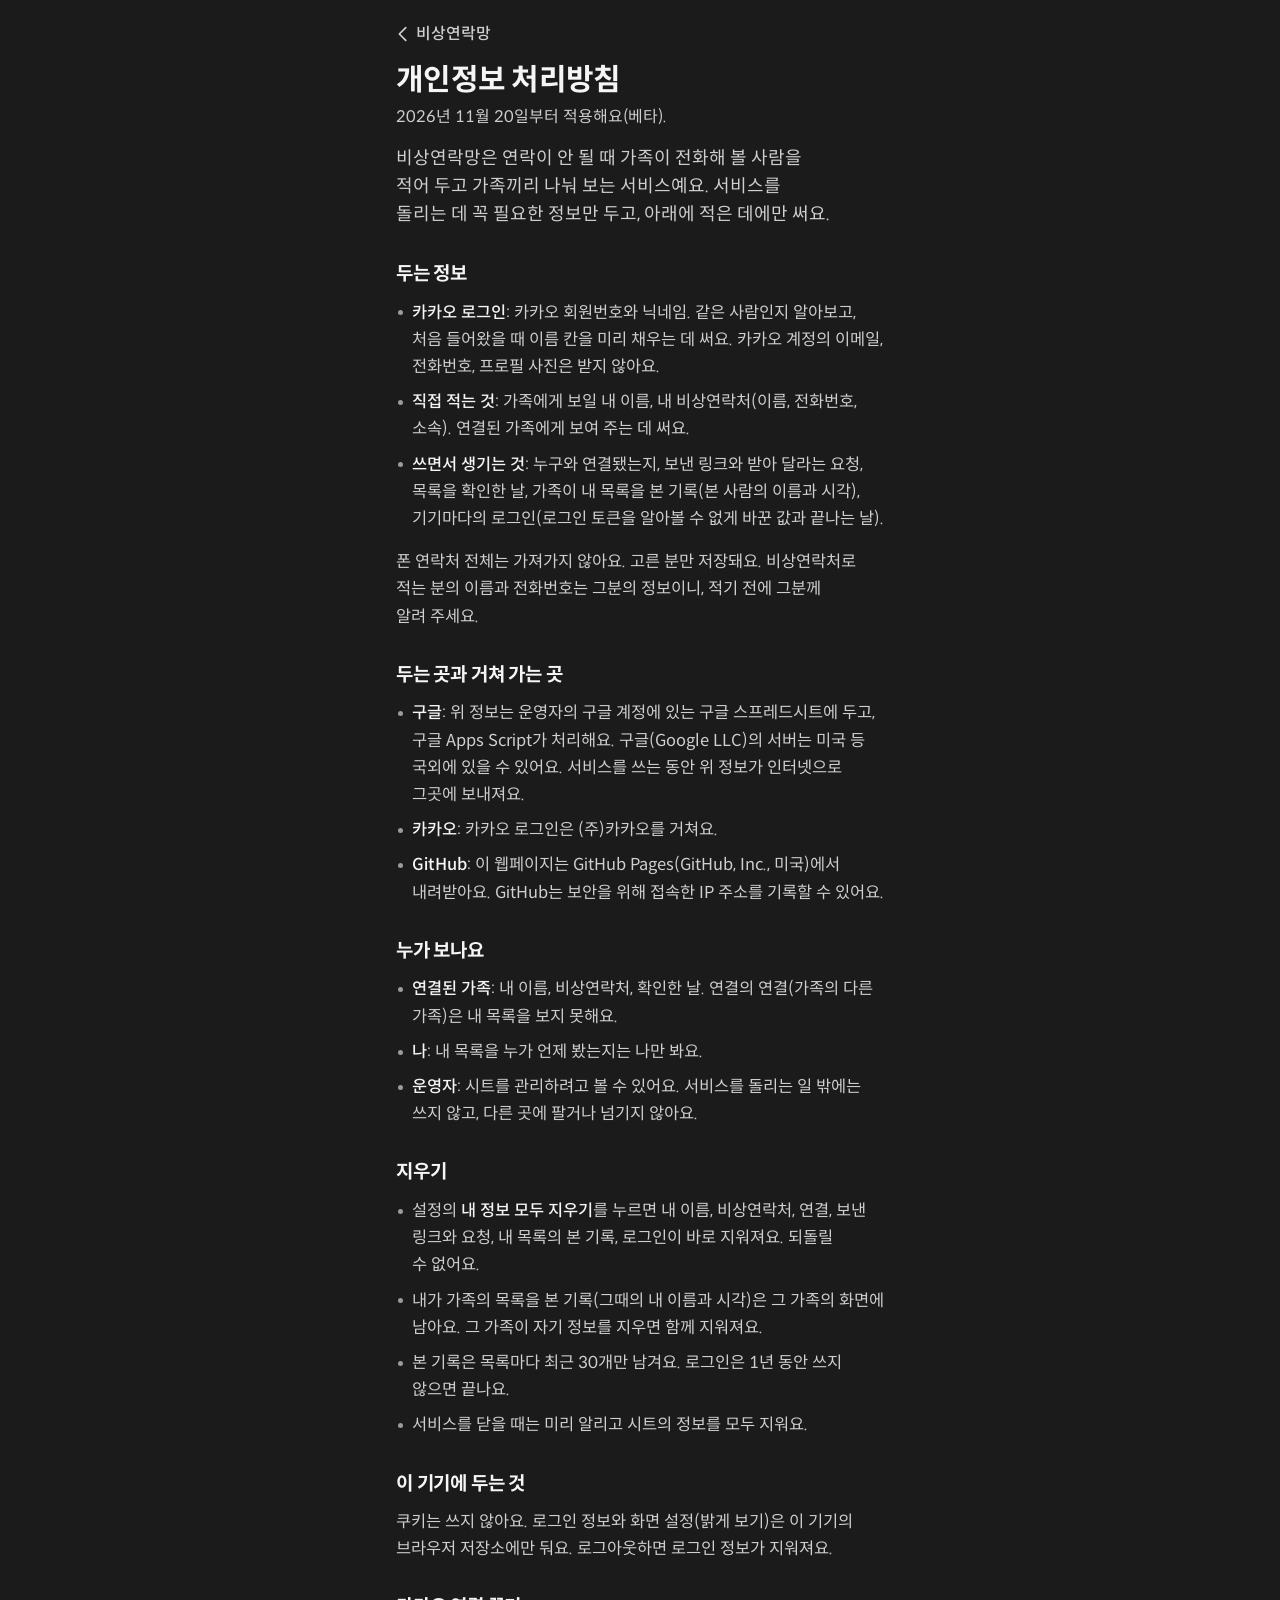
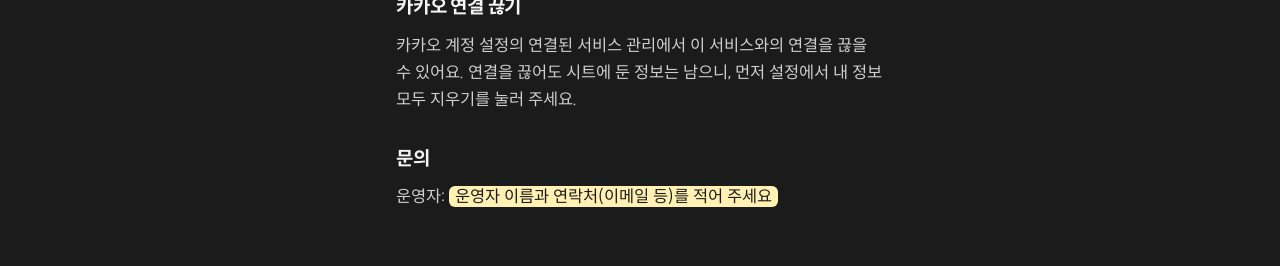
==== privacy.html @ 54bda933 "비상연락망 웹페이지(GitHub Pages) web/ 폴더 그대로. config.js 의 API_URL 과 KAKAO_REST_KEY 는 Apps Script 배포와 카카오 앱 등" ====
<!doctype html>
<html lang="ko">
  <head>
    <meta charset="utf-8" />
    <meta name="viewport" content="width=device-width, initial-scale=1, viewport-fit=cover" />
    <title>개인정보 처리방침 - 비상연락망</title>
    <meta name="robots" content="noindex" />
    <meta name="referrer" content="no-referrer" />
    <meta http-equiv="Content-Security-Policy" content="default-src 'none'; script-src 'self'; style-src 'self'; font-src 'self'; img-src 'self' data:; base-uri 'none'; form-action 'none'" />
    <meta name="theme-color" content="#1b1b1b" />
    <link rel="icon" href="icons/favicon.svg" type="image/svg+xml" />
    <link rel="stylesheet" href="css/app.css" />
    <script src="js/theme.js"></script>
  </head>
  <body>
    <main class="app doc">
      <a class="back" href="./"><svg class="icon" viewBox="0 0 24 24" aria-hidden="true"><path d="M15 5l-7 7 7 7" /></svg>비상연락망</a>
      <header class="top">
        <h1>개인정보 처리방침</h1>
        <p class="sub">2026년 11월 20일부터 적용해요(베타).</p>
      </header>

      <p class="lead">비상연락망은 연락이 안 될 때 가족이 전화해 볼 사람을 적어 두고 가족끼리 나눠 보는 서비스예요. 서비스를 돌리는 데 꼭 필요한 정보만 두고, 아래에 적은 데에만 써요.</p>

      <h2>두는 정보</h2>
      <ul>
        <li><b>카카오 로그인</b>: 카카오 회원번호와 닉네임. 같은 사람인지 알아보고, 처음 들어왔을 때 이름 칸을 미리 채우는 데 써요. 카카오 계정의 이메일, 전화번호, 프로필 사진은 받지 않아요.</li>
        <li><b>직접 적는 것</b>: 가족에게 보일 내 이름, 내 비상연락처(이름, 전화번호, 소속). 연결된 가족에게 보여 주는 데 써요.</li>
        <li><b>쓰면서 생기는 것</b>: 누구와 연결됐는지, 보낸 링크와 받아 달라는 요청, 목록을 확인한 날, 가족이 내 목록을 본 기록(본 사람의 이름과 시각), 기기마다의 로그인(로그인 토큰을 알아볼 수 없게 바꾼 값과 끝나는 날).</li>
      </ul>
      <p>폰 연락처 전체는 가져가지 않아요. 고른 분만 저장돼요. 비상연락처로 적는 분의 이름과 전화번호는 그분의 정보이니, 적기 전에 그분께 알려 주세요.</p>

      <h2>두는 곳과 거쳐 가는 곳</h2>
      <ul>
        <li><b>구글</b>: 위 정보는 운영자의 구글 계정에 있는 구글 스프레드시트에 두고, 구글 Apps Script가 처리해요. 구글(Google LLC)의 서버는 미국 등 국외에 있을 수 있어요. 서비스를 쓰는 동안 위 정보가 인터넷으로 그곳에 보내져요.</li>
        <li><b>카카오</b>: 카카오 로그인은 (주)카카오를 거쳐요.</li>
        <li><b>GitHub</b>: 이 웹페이지는 GitHub Pages(GitHub, Inc., 미국)에서 내려받아요. GitHub는 보안을 위해 접속한 IP 주소를 기록할 수 있어요.</li>
      </ul>

      <h2>누가 보나요</h2>
      <ul>
        <li><b>연결된 가족</b>: 내 이름, 비상연락처, 확인한 날. 연결의 연결(가족의 다른 가족)은 내 목록을 보지 못해요.</li>
        <li><b>나</b>: 내 목록을 누가 언제 봤는지는 나만 봐요.</li>
        <li><b>운영자</b>: 시트를 관리하려고 볼 수 있어요. 서비스를 돌리는 일 밖에는 쓰지 않고, 다른 곳에 팔거나 넘기지 않아요.</li>
      </ul>

      <h2>지우기</h2>
      <ul>
        <li>설정의 <b>내 정보 모두 지우기</b>를 누르면 내 이름, 비상연락처, 연결, 보낸 링크와 요청, 내 목록의 본 기록, 로그인이 바로 지워져요. 되돌릴 수 없어요.</li>
        <li>내가 가족의 목록을 본 기록(그때의 내 이름과 시각)은 그 가족의 화면에 남아요. 그 가족이 자기 정보를 지우면 함께 지워져요.</li>
        <li>본 기록은 목록마다 최근 30개만 남겨요. 로그인은 1년 동안 쓰지 않으면 끝나요.</li>
        <li>서비스를 닫을 때는 미리 알리고 시트의 정보를 모두 지워요.</li>
      </ul>

      <h2>이 기기에 두는 것</h2>
      <p>쿠키는 쓰지 않아요. 로그인 정보와 화면 설정(밝게 보기)은 이 기기의 브라우저 저장소에만 둬요. 로그아웃하면 로그인 정보가 지워져요.</p>

      <h2>카카오 연결 끊기</h2>
      <p>카카오 계정 설정의 연결된 서비스 관리에서 이 서비스와의 연결을 끊을 수 있어요. 연결을 끊어도 시트에 둔 정보는 남으니, 먼저 설정에서 내 정보 모두 지우기를 눌러 주세요.</p>

      <h2>문의</h2>
      <p>운영자: <span class="todo">운영자 이름과 연락처(이메일 등)를 적어 주세요</span></p>
    </main>
  </body>
</html>
---- css/app.css ----
/* 비상연락망 — 화면(Vizney 스타일)

   쓰는 사람: 부모님까지. 본문 글자는 18px, 누르는 곳은 높이 44px 이상(주요 버튼은 56px).
   색: Vizney 검정(#1b1b1b) 바탕이 기본이다. 흰·회색 글자에, 색은 Vizney 노랑(#ffcc00) 하나만 쓴다:
       전화 버튼, 그 화면에서 할 일 버튼, 다 됐다는 표시, 초점 테두리, 링크 밑줄. 지우기와 끊기만 빨강.
       카카오로 들어가는 버튼만 카카오가 정한 노랑(#fee500)이다.
   모양: 카드는 20px 둥근 면에 옅은 테두리, 버튼은 12px 둥근 사각형. 보조 버튼은 테두리만.
   글꼴: VZ Sans(Spoqa Han Sans Neo 를 줄인 것, 400·500·700). 내려받기 전에는 기기 글꼴로 보인다.
   움직임: 누르면 살짝 눌리고, 창은 아래에서 올라오고, 누른 이름이 다음 화면의 제목으로 옮겨 간다.
           '움직임 줄이기'를 켠 기기에서는 모두 끈다. */

@font-face {
  font-family: 'VZ Sans';
  font-weight: 400;
  font-display: swap;
  src: url('../fonts/vz-sans-400.woff2') format('woff2');
}

@font-face {
  font-family: 'VZ Sans';
  font-weight: 500;
  font-display: swap;
  src: url('../fonts/vz-sans-500.woff2') format('woff2');
}

@font-face {
  font-family: 'VZ Sans';
  font-weight: 700;
  font-display: swap;
  src: url('../fonts/vz-sans-700.woff2') format('woff2');
}

:root {
  color-scheme: dark;
  --font: 'VZ Sans', 'Spoqa Han Sans Neo', 'Apple SD Gothic Neo', 'Noto Sans KR', 'Malgun Gothic', system-ui, sans-serif;
  --bg: #1b1b1b;
  --surface: #242424;
  --sheet: #242424;
  --edge: rgba(255, 255, 255, 0.08);
  --chip: #2f2f2f;
  --chip-press: #3a3a3a;
  --outline: #3d3d3d;
  --outline-press: #5a5a5a;
  --ink: #f5f5f5;
  --ink-2: #cfcfcf;
  --ink-3: #9b9b9b;
  --line: #2f2f2f;
  --ring: rgba(255, 255, 255, 0.28);
  --accent: #ffcc00;
  --accent-press: #f2c200;
  --accent-ink: #1b1b1b;
  --focus-gap: #1b1b1b;
  --danger: #ff4d42;
  --danger-ink: #1b1b1b;
  --kakao: #fee500;
  --kakao-ink: rgba(0, 0, 0, 0.85);
  --tip: #3a3a3a;
  --tip-ink: #f5f5f5;
  --scrim: rgba(0, 0, 0, 0.6);
  --shadow: 0 1px 2px rgba(0, 0, 0, 0.4), 0 18px 40px -22px rgba(0, 0, 0, 0.9);
  --ease: cubic-bezier(0.32, 0.72, 0, 1);
  --ease-out: cubic-bezier(0.22, 1, 0.36, 1);
  --spring: cubic-bezier(0.34, 1.36, 0.64, 1);
  --safe-b: env(safe-area-inset-bottom, 0px);
  --safe-t: env(safe-area-inset-top, 0px);
}

/* 밝게 보기: 따로 고른 사람만(data-theme='light'). 폰이 밝은 화면이어도 기본은 어둡다. 흰 바탕에 옅은 회색 면. */
:root[data-theme='light'] {
  color-scheme: light;
  --bg: #ffffff;
  --surface: #f4f5f7;
  --sheet: #ffffff;
  --edge: transparent;
  --chip: rgba(17, 24, 39, 0.06);
  --chip-press: rgba(17, 24, 39, 0.11);
  --outline: #e3e5ea;
  --outline-press: #cfd2d8;
  --ink: #1b1b1b;
  --ink-2: #4a4a4a;
  --ink-3: #616771;
  --line: #e6e8ec;
  --ring: rgba(17, 24, 39, 0.24);
  --danger: #cb342b;
  --danger-ink: #ffffff;
  --tip: #1b1b1b;
  --tip-ink: #ffffff;
  --scrim: rgba(17, 24, 39, 0.4);
  --shadow: 0 1px 2px rgba(17, 24, 39, 0.04), 0 18px 40px -22px rgba(17, 24, 39, 0.22);
}

* {
  box-sizing: border-box;
}

html {
  -webkit-text-size-adjust: 100%;
  text-size-adjust: 100%;
}

body {
  margin: 0;
  background: var(--bg);
  color: var(--ink);
  font-family: var(--font);
  font-size: 18px;
  line-height: 1.55;
  font-synthesis: none;
  word-break: keep-all;
  overflow-wrap: anywhere;
  text-wrap: pretty; /* 마지막 줄에 한두 낱말만 남지 않게 */
  -webkit-font-smoothing: antialiased;
  -webkit-tap-highlight-color: transparent;
}

h1,
h2,
h3,
p,
ul,
ol,
fieldset {
  margin: 0;
}

ul,
ol {
  padding: 0;
  list-style: none;
}

button,
input,
select,
textarea {
  font: inherit;
  color: inherit;
}

a {
  color: inherit;
}

:focus-visible {
  outline: 3px solid var(--accent);
  outline-offset: 2px;
  box-shadow: 0 0 0 2px var(--focus-gap);
}

/* 글 속 링크: 노란 밑줄(Vizney) */
.link,
.doc a:not(.back) {
  color: var(--ink);
  text-decoration-line: underline;
  text-decoration-color: var(--accent);
  text-decoration-thickness: 2px;
  text-underline-offset: 4px;
}

/* 따로 선 링크(개인정보 처리방침)는 누르는 곳을 44px 로 */
.link {
  display: inline-block;
  padding-block: 12px;
}

[hidden] {
  display: none !important;
}

.sr {
  position: absolute;
  width: 1px;
  height: 1px;
  overflow: hidden;
  clip-path: inset(50%);
  white-space: nowrap;
}

/* ── 틀 ───────────────────────────────────────────── */

.app {
  max-width: 520px;
  margin: 0 auto;
  padding: calc(var(--safe-t) + 12px) 16px calc(var(--safe-b) + 56px);
}

.app > * + * {
  margin-top: 16px;
}

.app > .section {
  margin-top: 28px;
}

.section > * + * {
  margin-top: 10px;
}

.top h1 {
  font-size: 30px;
  line-height: 1.22;
  letter-spacing: -0.025em;
  font-weight: 700;
}

.top .sub {
  margin-top: 6px;
  color: var(--ink-2);
  font-size: 16px;
}

/* 두세 줄짜리 짧은 글은 줄 길이를 고르게 */
h1,
h2,
.top .sub,
.row-sub,
.lead {
  text-wrap: balance;
}

.top.row-top {
  display: flex;
  align-items: flex-start;
  gap: 12px;
  padding-top: 8px;
}

.top.person-top {
  display: flex;
  align-items: center;
  gap: 14px;
}

.title-line {
  display: flex;
  align-items: center;
  flex-wrap: wrap;
  gap: 8px;
}

.me-tag {
  padding: 2px 10px;
  border-radius: 999px;
  background: var(--ink);
  color: var(--surface);
  font-size: 13px;
  font-weight: 700;
}

.back {
  display: inline-flex;
  align-items: center;
  gap: 2px;
  min-height: 44px;
  margin-left: -8px;
  padding: 0 10px 0 4px;
  border-radius: 10px;
  color: var(--ink-2);
  font-size: 16px;
  font-weight: 500;
  text-decoration: none;
}

.back:active {
  background: var(--chip);
}

.back + .top {
  margin-top: 6px;
}

.icon {
  width: 22px;
  height: 22px;
  flex: none;
  fill: none;
  stroke: currentColor;
  stroke-width: 1.9;
  stroke-linecap: round;
  stroke-linejoin: round;
}

.section-title {
  padding: 0 6px;
  font-size: 15px;
  font-weight: 500;
  color: var(--ink-2);
}

.count {
  color: var(--ink-3);
  font-weight: 500;
  font-variant-numeric: tabular-nums;
}

.count b {
  color: var(--ink);
  font-weight: 700;
}

.muted {
  color: var(--ink-2);
}

.lead {
  font-size: 18px;
  color: var(--ink-2);
}

.fine {
  padding: 0 6px;
  font-size: 14.5px;
  color: var(--ink-3);
}

.grow {
  flex: 1;
  min-width: 0;
}

.stack > * + * {
  margin-top: 12px;
}

.row-actions {
  display: flex;
  flex-wrap: wrap;
  gap: 8px;
}

.row-actions.center {
  justify-content: center;
}

/* ── 카드와 목록 ──────────────────────────────────── */

.card {
  border-radius: 20px;
  background: var(--surface);
  box-shadow: inset 0 0 0 1px var(--edge);
  overflow: hidden;
}

.card.pad {
  padding: 18px;
}

.card-head {
  display: flex;
  align-items: baseline;
  justify-content: space-between;
  padding: 18px 18px 6px;
}

.card-head h2 {
  font-size: 19px;
  font-weight: 700;
  letter-spacing: -0.01em;
}

.list > li + li {
  position: relative;
}

.list > li + li::before {
  content: '';
  position: absolute;
  top: 0;
  left: 18px;
  right: 0;
  height: 1px;
  background: var(--line);
}

.list.in-sheet {
  border-radius: 14px;
  background: var(--chip);
  overflow: hidden;
}

.row {
  display: flex;
  align-items: center;
  gap: 14px;
  width: 100%;
  min-height: 68px;
  padding: 12px 16px 12px 18px;
  border: 0;
  background: none;
  color: var(--ink);
  text-align: left;
  text-decoration: none;
  cursor: pointer;
  transition: background-color 0.15s;
}

.row:active {
  background: var(--chip);
}

.row.static {
  cursor: default;
}

.row.static:active {
  background: none;
}

.row-text {
  flex: 1;
  min-width: 0;
  display: flex;
  flex-direction: column;
  align-items: flex-start;
}

.row-title {
  font-size: 19px;
  font-weight: 500;
  line-height: 1.3;
  letter-spacing: -0.01em;
}

.row-sub {
  margin-top: 2px;
  font-size: 15px;
  color: var(--ink-2);
}

.row-trail {
  flex: none;
  font-size: 15px;
  color: var(--ink-2);
  font-variant-numeric: tabular-nums;
  white-space: nowrap;
}

.chev {
  width: 20px;
  height: 20px;
  color: var(--ink-3);
}

.avatar,
.tile,
.add-mark {
  flex: none;
  display: inline-grid;
  place-items: center;
  width: 44px;
  height: 44px;
  border-radius: 50%;
  background: var(--chip);
  color: var(--ink);
  font-size: 18px;
  font-weight: 500;
  line-height: 1;
}

.tile {
  border-radius: 12px;
}

.avatar.me {
  background: var(--ink);
  color: var(--surface);
}

.avatar.lg {
  width: 60px;
  height: 60px;
  font-size: 24px;
}

.empty {
  padding: 18px;
  font-size: 16px;
  color: var(--ink-2);
}

.empty-title {
  margin-bottom: 4px;
  color: var(--ink);
  font-size: 18px;
  font-weight: 700;
}

.list-note {
  padding: 16px 18px;
  font-size: 15.5px;
  color: var(--ink-2);
}

/* 오른쪽 위의 작은 버튼(설정) */
.chip-btn {
  flex: none;
  display: inline-flex;
  align-items: center;
  min-height: 44px;
  padding: 0 16px;
  border-radius: 10px;
  background: none;
  box-shadow: inset 0 0 0 1px var(--outline);
  font-size: 16px;
  font-weight: 500;
  text-decoration: none;
  transition: transform 0.15s var(--ease), box-shadow 0.15s;
}

.chip-btn:active {
  transform: scale(0.96);
  box-shadow: inset 0 0 0 1px var(--outline-press);
}

/* 시작하기: 할 일 세 가지 */
.tick {
  flex: none;
  display: inline-grid;
  place-items: center;
  width: 30px;
  height: 30px;
  margin: 0 7px;
  border-radius: 50%;
  box-shadow: inset 0 0 0 2px var(--ring);
}

.step.done .tick {
  background: var(--accent);
  box-shadow: none;
  color: var(--accent-ink);
  animation: pop 0.4s var(--spring);
}

.step.done .tick .icon {
  width: 18px;
  height: 18px;
  stroke-width: 2.6;
}

.step.done .row-title {
  color: var(--ink-3);
  font-weight: 500;
}

/* ── 버튼 ─────────────────────────────────────────── */

.btn {
  display: inline-flex;
  align-items: center;
  justify-content: center;
  gap: 8px;
  min-height: 56px;
  padding: 0 24px;
  border: 0;
  border-radius: 12px;
  background: var(--accent);
  color: var(--accent-ink);
  font-size: 18px;
  font-weight: 700;
  letter-spacing: -0.01em;
  text-align: center;
  text-decoration: none;
  cursor: pointer;
  user-select: none;
  transition: transform 0.15s var(--ease), background-color 0.15s;
}

.btn:active {
  transform: scale(0.97);
  background: var(--accent-press);
}

.btn.block {
  display: flex;
  width: 100%;
}

.btn.tall {
  min-height: 64px;
  font-size: 19px;
}

/* 보조 버튼: 테두리만(Vizney 의 흰 버튼) */
.btn.soft {
  background: none;
  box-shadow: inset 0 0 0 1px var(--outline);
  color: var(--ink);
  font-weight: 500;
}

.btn.soft:active {
  background: var(--chip);
  box-shadow: inset 0 0 0 1px var(--outline-press);
}

.btn.kakao {
  background: var(--kakao);
  color: var(--kakao-ink);
}

.btn.danger {
  background: var(--danger);
  color: var(--danger-ink);
}

.btn.text {
  min-height: 48px;
  padding: 0 14px;
  border-radius: 10px;
  background: none;
  color: var(--ink-2);
  font-size: 16px;
  font-weight: 500;
}

.btn.text:active {
  background: var(--chip);
}

.btn.danger-text {
  color: var(--danger);
}

.btn.small {
  min-height: 44px;
  padding: 0 16px;
  border-radius: 10px;
  font-size: 16px;
}

.btn[disabled],
.row[disabled] {
  opacity: 0.5;
  cursor: default;
}

.btn[aria-busy='true']::after,
.row[aria-busy='true']::after {
  content: '';
  width: 16px;
  height: 16px;
  border: 2px solid currentColor;
  border-right-color: transparent;
  border-radius: 50%;
  animation: spin 0.7s linear infinite;
}

/* 방금 됐다는 표시(넣었어요, 복사했어요): 글자가 바뀌고, 회색 버튼에서는 체크가 노랗게 뜬다 */
.btn.soft[data-flash] .icon {
  color: var(--accent);
}

.btn[data-flash] .icon {
  animation: pop 0.4s var(--spring);
}

/* 전화: 노란색. 노랑은 전화, 그 화면에서 할 일 버튼, '됐어요' 표시에만 쓴다 */
.call,
.btn.call-wide {
  background: var(--accent);
  color: var(--accent-ink);
}

.call {
  flex: none;
  display: inline-flex;
  align-items: center;
  gap: 6px;
  min-height: 52px;
  padding: 0 18px 0 14px;
  border-radius: 12px;
  font-size: 17px;
  font-weight: 700;
  text-decoration: none;
  transition: transform 0.15s var(--ease), background-color 0.15s;
}

.call:active,
.btn.call-wide:active {
  transform: scale(0.96);
  background: var(--accent-press);
}

.btn.call-wide {
  min-height: 60px;
  font-size: 19px;
  font-weight: 700;
}

/* ── 한 사람: 비상연락처 줄 ───────────────────────── */

.contact {
  display: flex;
  align-items: center;
  gap: 8px;
  padding-right: 14px;
}

.contact-main {
  flex: 1;
  min-width: 0;
  display: flex;
  flex-direction: column;
  justify-content: center;
  align-items: flex-start;
  min-height: 76px;
  padding: 12px 8px 12px 18px;
  border: 0;
  background: none;
  text-align: left;
  cursor: pointer;
  transition: background-color 0.15s;
}

.contact-main:active {
  background: var(--chip);
}

.contact-main .row-sub,
.contact-line {
  display: flex;
  flex-wrap: wrap;
  align-items: center;
  gap: 4px 8px;
}

.contact-main .row-sub {
  margin-top: 4px;
}

.contact-line {
  font-size: 18px;
}

.tag {
  padding: 2px 10px;
  border-radius: 999px;
  background: var(--chip);
  color: var(--ink);
  font-size: 14px;
  font-weight: 500;
}

.num {
  font-size: 16px;
  color: var(--ink-2);
  font-variant-numeric: tabular-nums;
  letter-spacing: 0.01em;
}

.contact-line .num {
  font-size: 19px;
  color: var(--ink);
}

.note {
  display: flex;
  align-items: flex-start;
  gap: 10px;
  padding: 0 6px;
  color: var(--ink-2);
  font-size: 15.5px;
}

.note .icon {
  margin-top: 1px;
  color: var(--ink-3);
}

.hint-box {
  padding: 14px 16px;
  border-radius: 14px;
  background: var(--chip);
  font-size: 16px;
}

.log li {
  display: flex;
  justify-content: space-between;
  align-items: baseline;
  gap: 12px;
  padding: 9px 0;
  font-size: 16px;
}

.log li + li {
  border-top: 1px solid var(--line);
}

.log .when {
  flex: none;
  color: var(--ink-3);
  font-size: 14px;
  font-variant-numeric: tabular-nums;
}

.card.pad > * + * {
  margin-top: 10px;
}

/* ── 입력 ─────────────────────────────────────────── */

.field > label {
  display: block;
  margin-bottom: 6px;
  padding: 0 4px;
  font-size: 15px;
  font-weight: 500;
  color: var(--ink-2);
}

.field .hint {
  margin-top: 6px;
  padding: 0 4px;
  font-size: 14.5px;
  color: var(--ink-3);
}

.input,
.select {
  width: 100%;
  min-height: 56px;
  padding: 12px 16px;
  border: 0;
  border-radius: 12px;
  background: var(--chip);
  font-size: 18px;
  appearance: none;
  transition: box-shadow 0.15s;
}

.input::placeholder {
  color: var(--ink-3);
}

.input.big {
  font-size: 22px;
  font-weight: 700;
}

.select {
  background-image: linear-gradient(45deg, transparent 50%, var(--ink-2) 50%), linear-gradient(135deg, var(--ink-2) 50%, transparent 50%);
  background-position: calc(100% - 22px) 50%, calc(100% - 16px) 50%;
  background-size: 6px 6px;
  background-repeat: no-repeat;
  padding-right: 44px;
}

.input:focus-visible,
.select:focus-visible {
  outline-offset: 2px;
}

.error {
  padding: 0 4px;
  color: var(--danger);
  font-weight: 500;
  font-size: 16px;
}

/* 어디 분이세요? — 라디오를 알약 버튼처럼 */
.tags {
  padding: 0;
  border: 0;
  min-width: 0;
}

.tags legend {
  padding: 0 4px;
  margin-bottom: 8px;
  font-size: 15px;
  font-weight: 500;
  color: var(--ink-2);
}

.chips {
  display: flex;
  flex-wrap: wrap;
  gap: 8px;
}

.chip {
  position: relative;
  display: inline-flex;
}

.chip input {
  position: absolute;
  inset: 0;
  opacity: 0;
  margin: 0;
  cursor: pointer;
}

.chip span {
  display: inline-flex;
  align-items: center;
  min-height: 44px;
  padding: 0 15px;
  border-radius: 999px;
  background: var(--chip);
  font-size: 16.5px;
  pointer-events: none;
  transition: background-color 0.18s, color 0.18s, transform 0.18s var(--ease);
}

.chip input:active + span {
  transform: scale(0.95);
}

.chip input:checked + span {
  background: var(--ink);
  color: var(--surface);
  font-weight: 500;
}

.chip input:focus-visible + span {
  outline: 3px solid var(--accent);
  outline-offset: 2px;
  box-shadow: 0 0 0 2px var(--focus-gap);
}

.tags .input {
  margin-top: 10px;
}

/* 폰 연락처에서 고른 분 */
.pick-cards > li + li {
  margin-top: 10px;
}

.pick-card {
  padding: 14px;
  border-radius: 20px;
  background: var(--surface);
  box-shadow: inset 0 0 0 1px var(--edge);
}

.pick-card > * + * {
  margin-top: 10px;
}

.pick-card > .num {
  padding: 0 6px;
  font-size: 17px;
}

.pick-head {
  display: flex;
  align-items: center;
  gap: 8px;
}

.pick-head .input {
  flex: 1;
  min-width: 0;
  font-weight: 500;
}

.savebar {
  position: sticky;
  bottom: 0;
  z-index: 5;
  margin: 8px -16px 0;
  padding: 16px 16px calc(var(--safe-b) + 12px);
  background: linear-gradient(to top, var(--bg) 72%, transparent);
}

.added {
  padding: 0 6px;
  font-size: 15.5px;
  color: var(--ink-2);
}

.added b {
  color: var(--ink);
}

/* ── 연결 ─────────────────────────────────────────── */

.linkbox {
  padding: 0 6px;
  color: var(--ink-3);
  font-size: 13.5px;
  white-space: nowrap;
  overflow: hidden;
  text-overflow: ellipsis;
  user-select: all;
}

.invite-card {
  padding: 20px;
  border-radius: 20px;
  background: var(--surface);
  box-shadow: inset 0 0 0 1px var(--edge);
  font-size: 16px;
  color: var(--ink-2);
}

.invite-title {
  margin-bottom: 6px;
  color: var(--ink);
  font-size: 21px;
  font-weight: 700;
  line-height: 1.35;
  letter-spacing: -0.015em;
}

.member-chips {
  display: flex;
  flex-wrap: wrap;
  gap: 6px;
  margin-top: 12px;
}

.member-chips li {
  padding: 5px 13px;
  border-radius: 999px;
  background: var(--chip);
  color: var(--ink);
  font-size: 16px;
  font-weight: 500;
}

.member-chips li.me {
  background: var(--ink);
  color: var(--surface);
}

/* 순서가 있는 안내(첫 화면, 링크 만들기) */
.steps {
  counter-reset: step;
  padding: 8px 18px;
  border-radius: 20px;
  background: var(--surface);
  box-shadow: inset 0 0 0 1px var(--edge);
  font-size: 17px;
}

.steps.plain {
  padding: 0;
  background: none;
  box-shadow: none;
}

.steps li {
  counter-increment: step;
  display: flex;
  align-items: flex-start;
  gap: 12px;
  padding: 10px 0;
}

.steps li::before {
  content: counter(step);
  flex: none;
  display: inline-grid;
  place-items: center;
  width: 26px;
  height: 26px;
  margin-top: 1px;
  border-radius: 50%;
  background: var(--chip);
  font-size: 14px;
  font-weight: 700;
  font-variant-numeric: tabular-nums;
}

/* ── v3: 받아 주기, 기다리기, 명절 점검 ─────────────── */

/* 들어오려는 사람: 지금 할 일이라 노란 테두리 */
.card.asks {
  box-shadow: inset 0 0 0 2px var(--accent);
}

.avatar.ask {
  background: var(--accent);
  color: var(--accent-ink);
}

.waits > .wait + .wait {
  margin-top: 14px;
  padding-top: 14px;
  border-top: 1px solid var(--line);
}

.wait > * + * {
  margin-top: 6px;
}

.wait-title {
  font-size: 18px;
  font-weight: 700;
}

.wait .btn {
  margin-top: 10px;
}

/* 명절 점검 카드 */
.card.season {
  display: flex;
  align-items: center;
  gap: 14px;
  padding: 16px 16px 16px 18px;
  text-decoration: none;
  box-shadow: inset 0 0 0 2px var(--accent);
}

.tile.accent {
  background: var(--accent);
  color: var(--accent-ink);
}

/* 받아 주기 창의 고르기 줄: 미리 골라 둔 것이 없다 */
.choices .row {
  min-height: 72px;
}

/* 목록 위의 "2026년 추석에 확인" */
.section-head {
  display: flex;
  align-items: baseline;
  justify-content: space-between;
  gap: 12px;
}

.checked {
  display: inline-flex;
  align-items: center;
  gap: 4px;
  padding-right: 6px;
  color: var(--ink-3);
  font-size: 14.5px;
}

.checked .icon {
  width: 16px;
  height: 16px;
}

.checked.stale,
.stale {
  color: var(--accent);
  font-weight: 500;
}

:root[data-theme='light'] .checked.stale,
:root[data-theme='light'] .stale {
  padding: 0 6px;
  border-radius: 6px;
  background: #fff0b3;
  color: var(--ink);
}

.btn.ask-check {
  margin-top: 12px;
}

/* 급할 때 바로 찾게 */
.prep h2,
.examples h2 {
  font-size: 19px;
  font-weight: 700;
  letter-spacing: -0.01em;
}

.plain-list li {
  padding: 6px 0;
  color: var(--ink-2);
  font-size: 16px;
}

.plain-list b {
  display: block;
  color: var(--ink);
}

/* 밝게 보기 스위치 */
.switch-row {
  cursor: pointer;
}

.switch-row input[type='checkbox'] {
  flex: none;
  appearance: none;
  position: relative;
  width: 52px;
  height: 32px;
  margin: 0;
  border-radius: 999px;
  background: var(--chip-press);
  cursor: pointer;
  transition: background-color 0.2s var(--ease);
}

.switch-row input[type='checkbox']::after {
  content: '';
  position: absolute;
  top: 3px;
  left: 3px;
  width: 26px;
  height: 26px;
  border-radius: 50%;
  background: #ffffff;
  box-shadow: 0 1px 3px rgba(0, 0, 0, 0.3);
  transition: transform 0.2s var(--ease);
}

.switch-row input[type='checkbox']:checked {
  background: var(--accent);
}

.switch-row input[type='checkbox']:checked::after {
  transform: translateX(20px);
}

.switch-row input[type='checkbox']:focus-visible {
  outline: 3px solid var(--ring);
  outline-offset: 2px;
}

.keep {
  white-space: nowrap;
}

/* ── 개인정보 처리방침(privacy.html) ─────────────── */

.doc h2 {
  margin-top: 30px;
  font-size: 19px;
  font-weight: 700;
  letter-spacing: -0.01em;
}

.doc h2 + * {
  margin-top: 10px;
}

.doc p:not(.lead):not(.sub),
.doc li {
  color: var(--ink-2);
  font-size: 16.5px;
  line-height: 1.65;
}

.doc li {
  position: relative;
  padding-left: 16px;
}

.doc li + li {
  margin-top: 8px;
}

.doc li::before {
  content: '';
  position: absolute;
  left: 2px;
  top: 0.72em;
  width: 5px;
  height: 5px;
  border-radius: 50%;
  background: var(--ink-3);
}

.doc b {
  color: var(--ink);
  font-weight: 500;
}

.doc .todo {
  padding: 0 6px;
  border-radius: 6px;
  background: #fff0b3;
  color: #1b1b1b;
}

/* ── 첫 화면 ──────────────────────────────────────── */

.welcome {
  display: flex;
  flex-direction: column;
  min-height: calc(100dvh - var(--safe-t) - var(--safe-b) - 68px);
  padding-top: 6vh;
}

.welcome > * + * {
  margin-top: 18px;
}

.welcome-foot {
  margin-top: auto;
  padding-top: 28px;
}

.welcome-foot > * + * {
  margin-top: 12px;
}

.welcome-foot .fine,
.fine.center {
  text-align: center;
}

.mark {
  display: grid;
  place-items: center;
  width: 56px;
  height: 56px;
  border-radius: 14px;
  background: var(--ink);
  color: var(--surface);
}

.mark .icon {
  width: 34px;
  height: 34px;
  stroke-width: 1.7;
}

.welcome h1 {
  font-size: clamp(32px, 9vw, 40px);
  line-height: 1.15;
  letter-spacing: -0.035em;
  font-weight: 700;
}

.notice-page {
  padding-top: 12vh;
}

.notice-page > * + * {
  margin-top: 16px;
}

.notice-page h1 {
  font-size: 28px;
  font-weight: 700;
  line-height: 1.3;
  letter-spacing: -0.02em;
}

/* 스크립트가 뜨기 전에 보이는 화면 */
.boot {
  display: grid;
  justify-items: center;
  gap: 14px;
  padding-top: 30vh;
  color: var(--ink-2);
  font-size: 17px;
  font-weight: 500;
}

.dots {
  display: inline-flex;
  gap: 6px;
}

.dots i {
  width: 7px;
  height: 7px;
  border-radius: 50%;
  background: var(--ink-3);
  animation: blink 1s ease-in-out infinite;
}

.dots i:nth-child(2) {
  animation-delay: 0.15s;
}

.dots i:nth-child(3) {
  animation-delay: 0.3s;
}

/* ── 불러오는 중 ──────────────────────────────────── */

body.busy::before {
  content: '';
  position: fixed;
  top: 0;
  left: 0;
  z-index: 70;
  height: 3px;
  width: 40%;
  border-radius: 0 3px 3px 0;
  background: var(--accent);
  animation: busy 1s ease-in-out infinite;
}

/* 0.6초가 넘으면 글로도 알려 준다 */
body.busy::after {
  content: '불러오는 중';
  position: fixed;
  left: 50%;
  bottom: calc(var(--safe-b) + 24px);
  z-index: 70;
  padding: 10px 18px;
  border-radius: 10px;
  background: var(--tip);
  color: var(--tip-ink);
  font-size: 15px;
  font-weight: 500;
  box-shadow: var(--shadow);
  opacity: 0;
  transform: translate(-50%, 8px);
  animation: late 0.3s 0.6s var(--ease-out) forwards;
}

/* ── 창(시트)과 알림 ──────────────────────────────── */

.backdrop {
  position: fixed;
  inset: 0;
  z-index: 50;
  display: flex;
  align-items: flex-end;
  justify-content: center;
  background: var(--scrim);
  animation: fade 0.22s ease-out;
}

.sheet {
  position: relative;
  width: 100%;
  max-width: 520px;
  max-height: 92dvh;
  overflow: auto;
  padding: 22px 20px calc(var(--safe-b) + 24px);
  border-radius: 20px 20px 0 0;
  background: var(--sheet);
  box-shadow: inset 0 1px 0 var(--edge), var(--shadow);
  animation: sheet-in 0.36s var(--ease);
}

/* 잡는 곳 모양의 짧은 막대 */
.sheet::before {
  content: '';
  position: absolute;
  top: 8px;
  left: 50%;
  width: 36px;
  height: 5px;
  margin-left: -18px;
  border-radius: 999px;
  background: var(--ring);
}

.backdrop.closing {
  animation: fade 0.2s ease-in reverse forwards;
}

.backdrop.closing .sheet {
  animation: sheet-out 0.2s ease-in forwards;
}

.sheet-head {
  display: flex;
  align-items: center;
  justify-content: space-between;
  gap: 12px;
  margin-bottom: 12px;
}

.sheet-head h2 {
  font-size: 22px;
  line-height: 1.3;
  font-weight: 700;
  letter-spacing: -0.02em;
}

.sheet-body > * + * {
  margin-top: 14px;
}

.x {
  flex: none;
  display: inline-grid;
  place-items: center;
  width: 44px;
  height: 44px;
  border: 0;
  border-radius: 10px;
  background: var(--chip);
  color: var(--ink-2);
  cursor: pointer;
  transition: transform 0.15s var(--ease);
}

.x:active {
  transform: scale(0.92);
  background: var(--chip-press);
}

.x .icon {
  width: 20px;
  height: 20px;
}

.actions {
  display: flex;
  gap: 10px;
  margin-top: 20px;
}

.actions > * {
  flex: 1;
}

.toasts {
  position: fixed;
  top: calc(var(--safe-t) + 10px);
  left: 0;
  right: 0;
  z-index: 60;
  display: flex;
  justify-content: center;
  padding: 0 16px;
  pointer-events: none;
}

.toast {
  max-width: 440px;
  padding: 11px 16px;
  border-radius: 12px;
  background: var(--tip);
  color: var(--tip-ink);
  font-size: 15.5px;
  font-weight: 500;
  box-shadow: var(--shadow);
  animation: toast-in 0.45s var(--spring);
}

@media (min-width: 560px) {
  .backdrop {
    align-items: center;
    padding: 24px;
  }

  .sheet {
    border-radius: 20px;
    padding-bottom: 24px;
  }

  .sheet::before {
    display: none;
  }
}

/* ── 움직임 ───────────────────────────────────────── */

@keyframes spin {
  to {
    transform: rotate(360deg);
  }
}

@keyframes busy {
  from {
    transform: translateX(-100%);
  }
  to {
    transform: translateX(260%);
  }
}

@keyframes late {
  to {
    opacity: 1;
    transform: translate(-50%, 0);
  }
}

@keyframes blink {
  0%,
  100% {
    opacity: 0.25;
  }
  50% {
    opacity: 1;
  }
}

@keyframes fade {
  from {
    opacity: 0;
  }
}

@keyframes sheet-in {
  from {
    transform: translateY(100%);
  }
}

@keyframes sheet-out {
  to {
    transform: translateY(100%);
  }
}

@keyframes toast-in {
  from {
    opacity: 0;
    transform: translateY(-18px) scale(0.94);
  }
}

@keyframes pop {
  from {
    transform: scale(0.5);
  }
}

@keyframes page-in {
  from {
    opacity: 0;
    transform: translateY(8px);
  }
}

/* 화면 전환: 깊이 들어갈 때는 오른쪽에서, 돌아올 때는 왼쪽에서. 누른 이름은 제목 자리로 옮겨 간다. */
.morph-src,
.morph-dst {
  view-transition-name: title;
}

.morph-dst {
  width: fit-content;
}

::view-transition-old(root),
::view-transition-new(root) {
  animation-duration: 0.22s;
  animation-timing-function: var(--ease-out);
}

html[data-nav='forward']::view-transition-old(root) {
  animation: vt-out-left 0.2s var(--ease) both;
}

html[data-nav='forward']::view-transition-new(root) {
  animation: vt-in-right 0.34s var(--ease) both;
}

html[data-nav='back']::view-transition-old(root) {
  animation: vt-out-right 0.2s var(--ease) both;
}

html[data-nav='back']::view-transition-new(root) {
  animation: vt-in-left 0.34s var(--ease) both;
}

::view-transition-group(title) {
  animation-duration: 0.38s;
  animation-timing-function: var(--ease);
}

@keyframes vt-in-right {
  from {
    opacity: 0;
    transform: translateX(28px);
  }
}

@keyframes vt-out-left {
  to {
    opacity: 0;
    transform: translateX(-28px);
  }
}

@keyframes vt-in-left {
  from {
    opacity: 0;
    transform: translateX(-28px);
  }
}

@keyframes vt-out-right {
  to {
    opacity: 0;
    transform: translateX(28px);
  }
}

/* 화면 전환이 안 되는 브라우저에서는 새 화면이 살짝 떠오른다 */
@supports not (view-transition-name: none) {
  .app {
    animation: page-in 0.24s var(--ease-out);
  }
}

@media (prefers-reduced-motion: reduce) {
  *,
  *::before,
  *::after {
    animation-duration: 0.001s !important;
    animation-delay: 0s !important;
    transition: none !important;
    scroll-behavior: auto !important;
  }

  body.busy::after {
    animation-delay: 0.6s !important;
  }

  ::view-transition-group(*),
  ::view-transition-old(*),
  ::view-transition-new(*) {
    animation: none !important;
  }
}
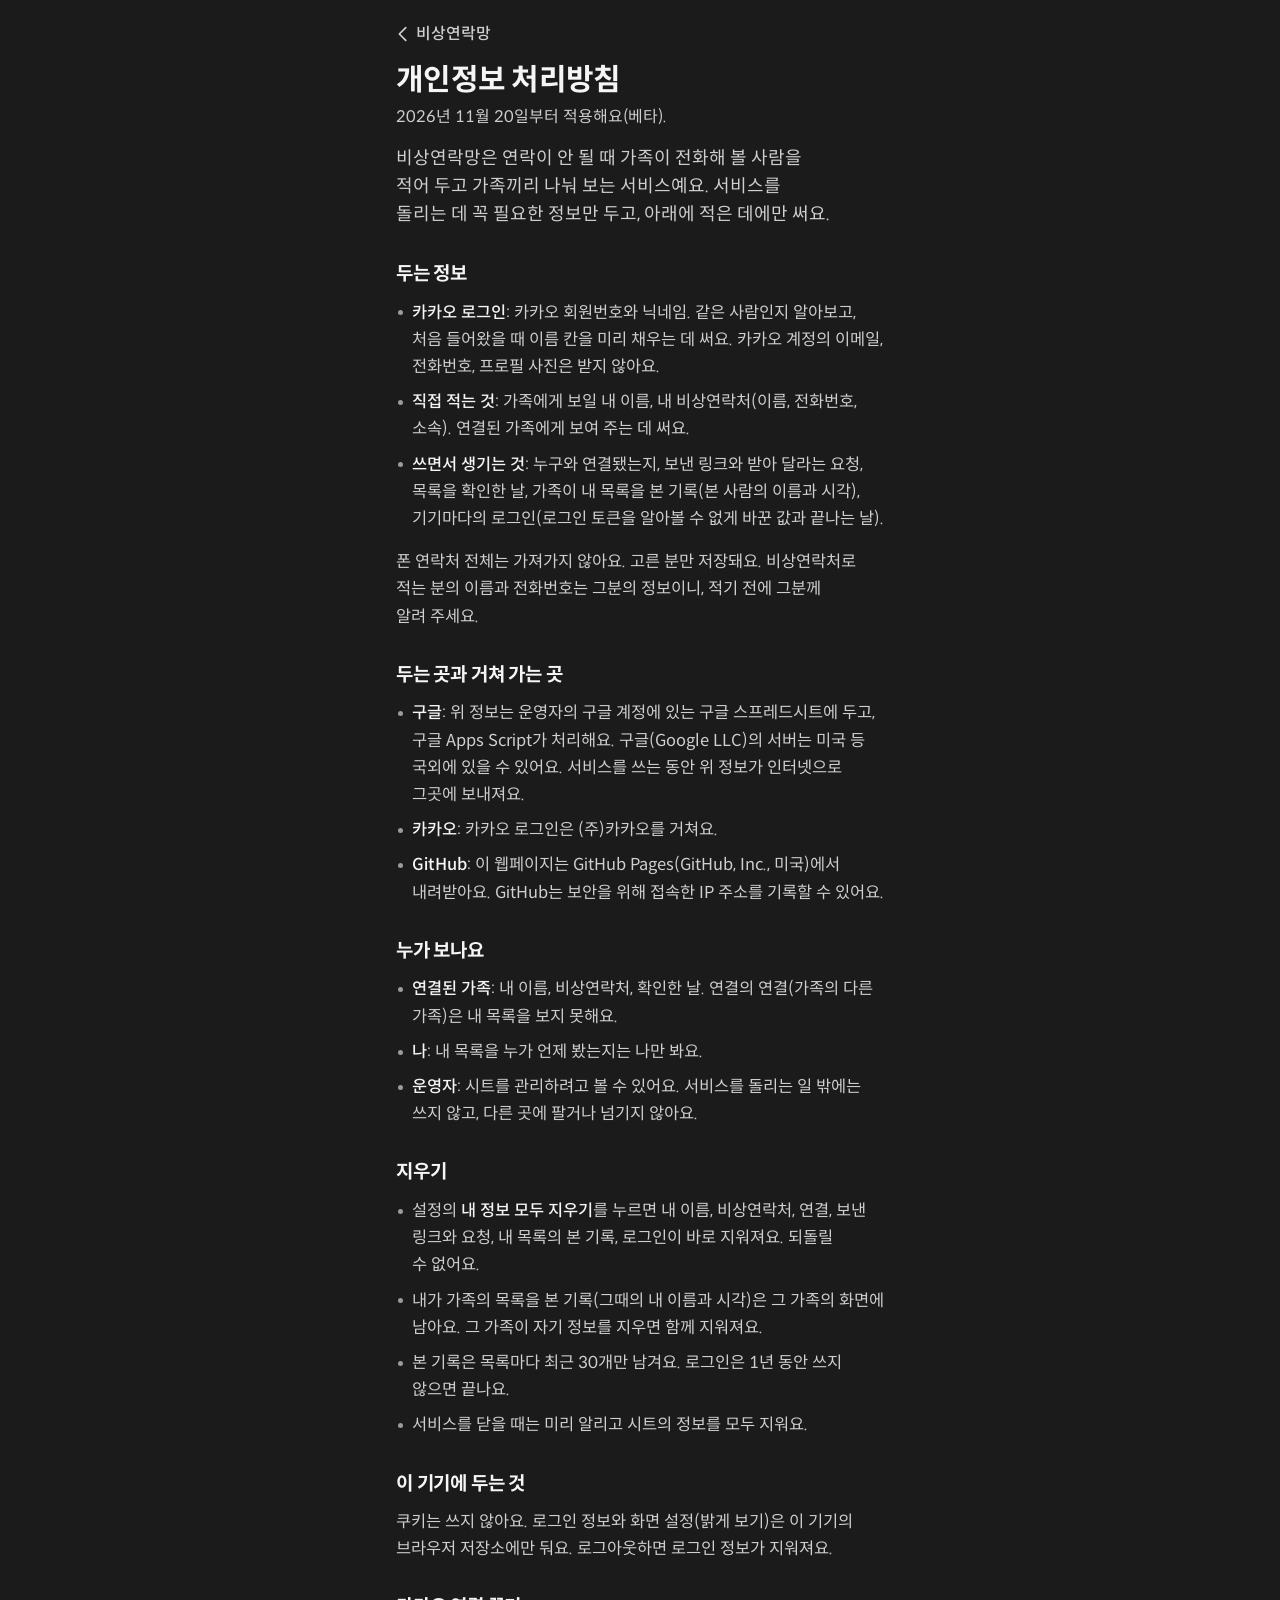
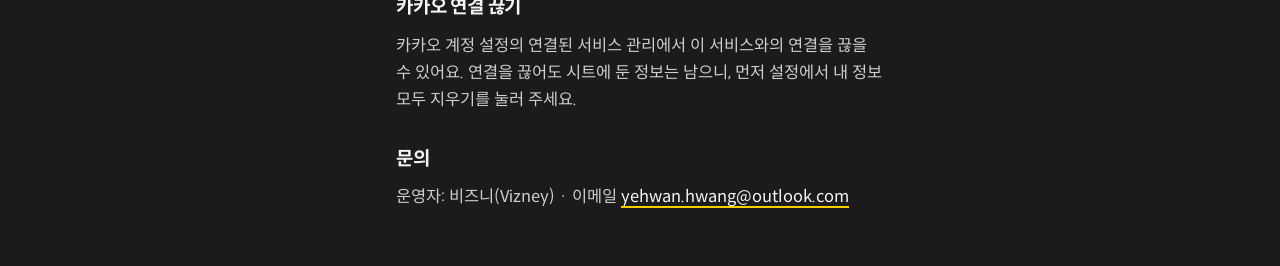
==== commit fcaed0bc: "개인정보 처리방침: 운영자와 연락처 Co-Authored-By: Claude Opus 5.5 <noreply@anthropic.com> Claude-Session: https://" ====
--- a/privacy.html
+++ b/privacy.html
@@ -59,7 +59,7 @@
       <p>카카오 계정 설정의 연결된 서비스 관리에서 이 서비스와의 연결을 끊을 수 있어요. 연결을 끊어도 시트에 둔 정보는 남으니, 먼저 설정에서 내 정보 모두 지우기를 눌러 주세요.</p>
 
       <h2>문의</h2>
-      <p>운영자: <span class="todo">운영자 이름과 연락처(이메일 등)를 적어 주세요</span></p>
+      <p>운영자: 비즈니(Vizney) · 이메일 <a href="mailto:yehwan.hwang@outlook.com">yehwan.hwang@outlook.com</a></p>
     </main>
   </body>
 </html>
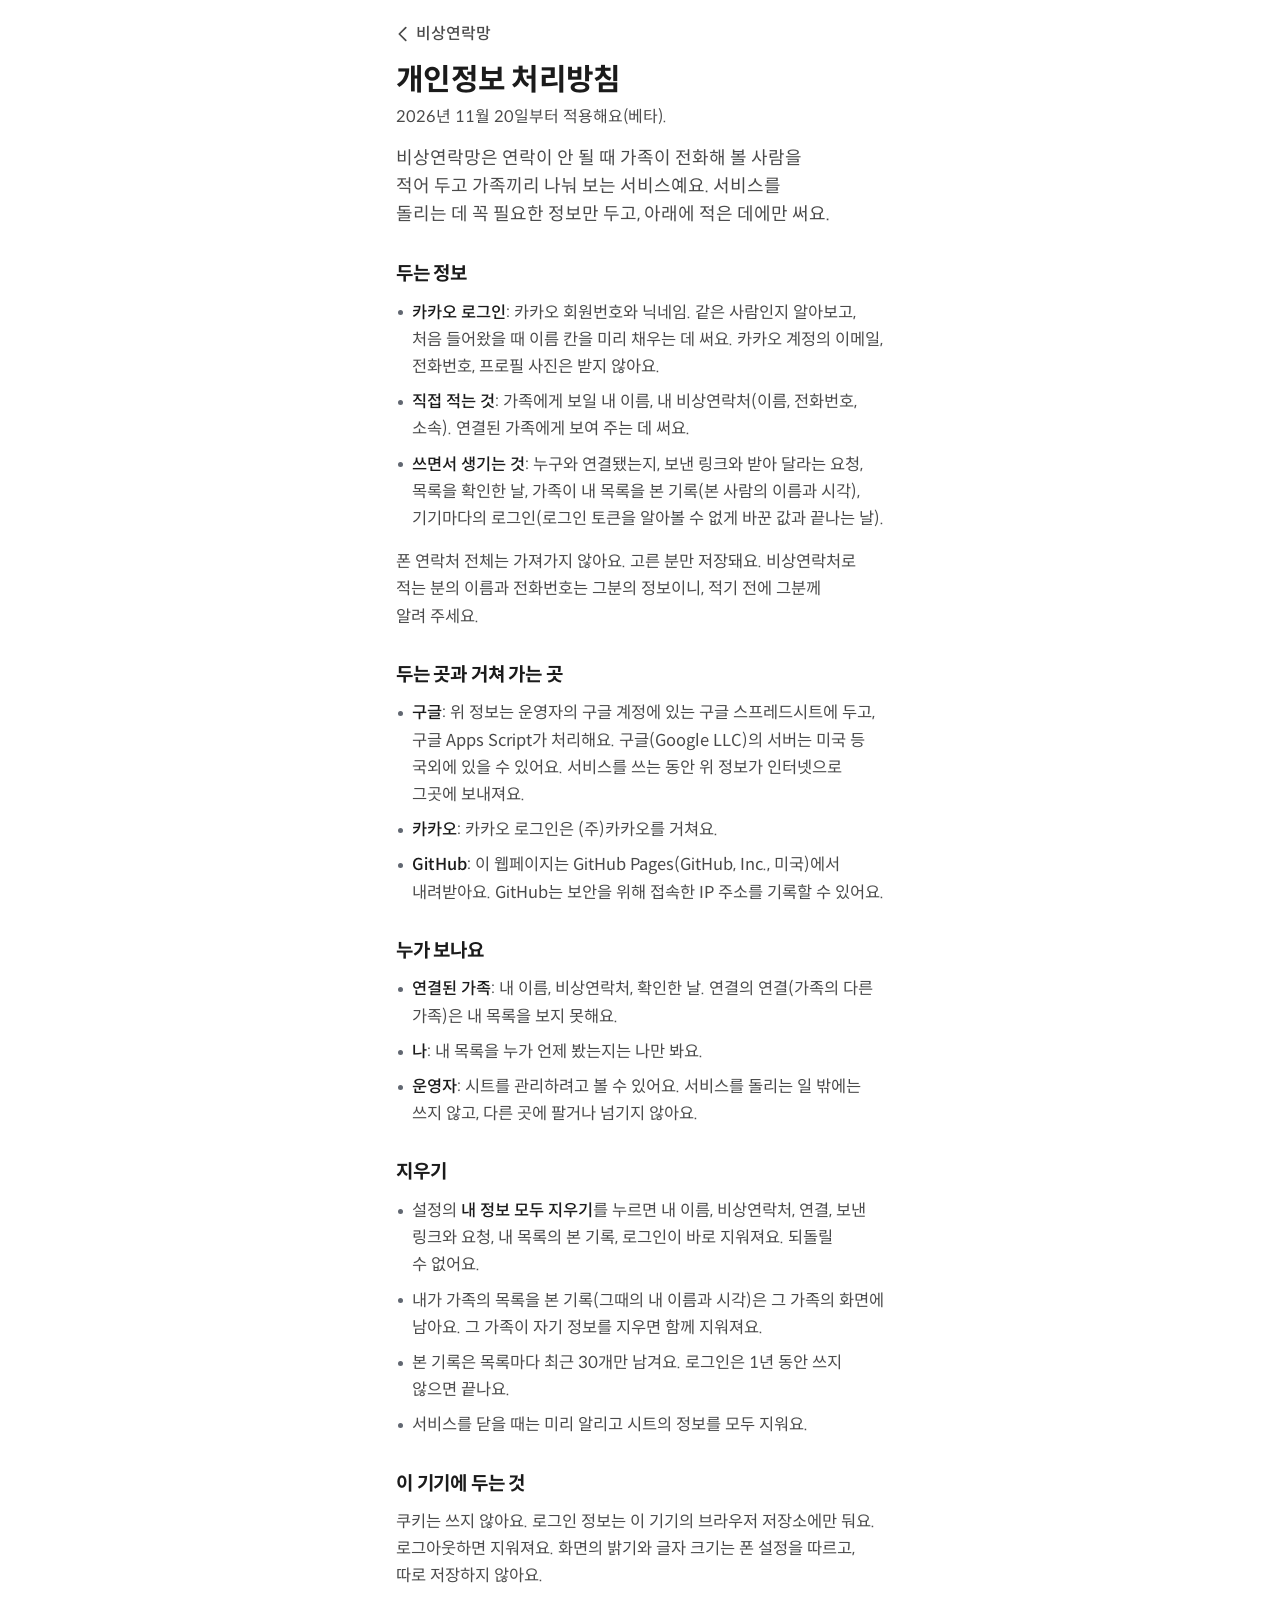
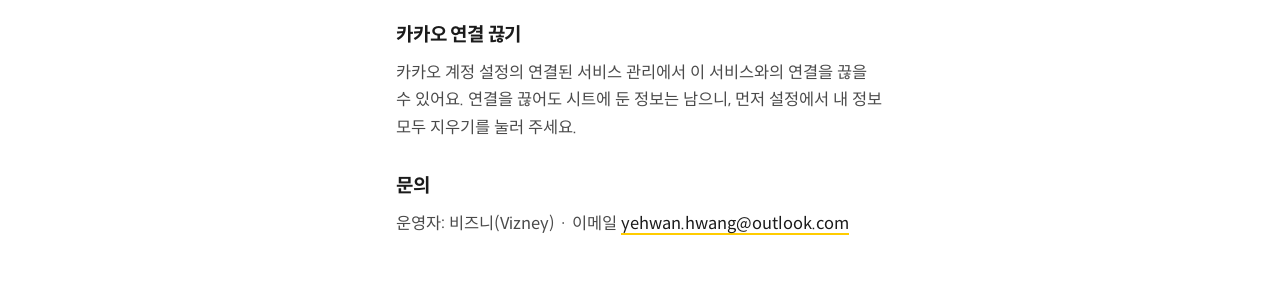
==== commit ee80ce95: "3.3: 접근성 점검 반영, 밝기와 글자 크기는 폰 설정대로 - 부품 테두리 대비 3:1 이상, 입력 칸 초점 테두리 - 화면 읽기 이름, 화면마다 탭 제목, 화면이 바뀌면 제목으" ====
--- a/privacy.html
+++ b/privacy.html
@@ -7,10 +7,13 @@
     <meta name="robots" content="noindex" />
     <meta name="referrer" content="no-referrer" />
     <meta http-equiv="Content-Security-Policy" content="default-src 'none'; script-src 'self'; style-src 'self'; font-src 'self'; img-src 'self' data:; base-uri 'none'; form-action 'none'" />
-    <meta name="theme-color" content="#1b1b1b" />
+    <!-- 밝기와 글자 크기는 폰 설정을 따른다(app.css). text-scale: 크롬이 폰의 글자 크기만큼 rem 을 키운다. -->
+    <meta name="color-scheme" content="dark light" />
+    <meta name="text-scale" content="scale" />
+    <meta name="theme-color" content="#1b1b1b" media="(prefers-color-scheme: dark)" />
+    <meta name="theme-color" content="#ffffff" media="(prefers-color-scheme: light)" />
     <link rel="icon" href="icons/favicon.svg" type="image/svg+xml" />
     <link rel="stylesheet" href="css/app.css" />
-    <script src="js/theme.js"></script>
   </head>
   <body>
     <main class="app doc">
@@ -53,7 +56,7 @@
       </ul>
 
       <h2>이 기기에 두는 것</h2>
-      <p>쿠키는 쓰지 않아요. 로그인 정보와 화면 설정(밝게 보기)은 이 기기의 브라우저 저장소에만 둬요. 로그아웃하면 로그인 정보가 지워져요.</p>
+      <p>쿠키는 쓰지 않아요. 로그인 정보는 이 기기의 브라우저 저장소에만 둬요. 로그아웃하면 지워져요. 화면의 밝기와 글자 크기는 폰 설정을 따르고, 따로 저장하지 않아요.</p>
 
       <h2>카카오 연결 끊기</h2>
       <p>카카오 계정 설정의 연결된 서비스 관리에서 이 서비스와의 연결을 끊을 수 있어요. 연결을 끊어도 시트에 둔 정보는 남으니, 먼저 설정에서 내 정보 모두 지우기를 눌러 주세요.</p>
--- a/css/app.css
+++ b/css/app.css
@@ -1,9 +1,14 @@
 /* 비상연락망 — 화면(Vizney 스타일)
 
-   쓰는 사람: 부모님까지. 본문 글자는 18px, 누르는 곳은 높이 44px 이상(주요 버튼은 56px).
-   색: Vizney 검정(#1b1b1b) 바탕이 기본이다. 흰·회색 글자에, 색은 Vizney 노랑(#ffcc00) 하나만 쓴다:
+   쓰는 사람: 부모님까지. 본문 글자는 18px(1.125rem), 누르는 곳은 높이 44px 이상(주요 버튼은 56px).
+   밝기: 폰 설정을 따른다(prefers-color-scheme). 어두운 화면 폰은 Vizney 검정(#1b1b1b), 밝은 화면 폰은 흰 바탕.
+   글자 크기: 폰 설정을 따른다. 글자 크기는 모두 rem 이라, 크롬(안드로이드)은 <meta name="text-scale">,
+       아이폰은 아래의 -apple-system-body 로 폰의 글자 크기만큼 커진다. 글자가 커지거나 화면을 확대해 폭이 좁아지면
+       (em 기준 미디어 쿼리) 이름과 번호가 들어갈 자리를 먼저 준다. 줄 높이는 단위 없이, 칸 높이는 min-height 로만.
+   색: 흰·회색 글자에, 색은 Vizney 노랑(#ffcc00) 하나만 쓴다:
        전화 버튼, 그 화면에서 할 일 버튼, 다 됐다는 표시, 초점 테두리, 링크 밑줄. 지우기와 끊기만 빨강.
        카카오로 들어가는 버튼만 카카오가 정한 노랑(#fee500)이다.
+       부품의 둘레(입력 칸, 소속 칩, 테두리 버튼)는 바탕과 3:1 이상(--outline).
    모양: 카드는 20px 둥근 면에 옅은 테두리, 버튼은 12px 둥근 사각형. 보조 버튼은 테두리만.
    글꼴: VZ Sans(Spoqa Han Sans Neo 를 줄인 것, 400·500·700). 내려받기 전에는 기기 글꼴로 보인다.
    움직임: 누르면 살짝 눌리고, 창은 아래에서 올라오고, 누른 이름이 다음 화면의 제목으로 옮겨 간다.
@@ -39,8 +44,8 @@
   --edge: rgba(255, 255, 255, 0.08);
   --chip: #2f2f2f;
   --chip-press: #3a3a3a;
-  --outline: #3d3d3d;
-  --outline-press: #5a5a5a;
+  --outline: #767676; /* 둘레: 바탕(#1b1b1b·#242424)과 3.4:1 이상 */
+  --outline-press: #9b9b9b;
   --ink: #f5f5f5;
   --ink-2: #cfcfcf;
   --ink-3: #9b9b9b;
@@ -65,28 +70,38 @@
   --safe-t: env(safe-area-inset-top, 0px);
 }
 
-/* 밝게 보기: 따로 고른 사람만(data-theme='light'). 폰이 밝은 화면이어도 기본은 어둡다. 흰 바탕에 옅은 회색 면. */
-:root[data-theme='light'] {
-  color-scheme: light;
-  --bg: #ffffff;
-  --surface: #f4f5f7;
-  --sheet: #ffffff;
-  --edge: transparent;
-  --chip: rgba(17, 24, 39, 0.06);
-  --chip-press: rgba(17, 24, 39, 0.11);
-  --outline: #e3e5ea;
-  --outline-press: #cfd2d8;
-  --ink: #1b1b1b;
-  --ink-2: #4a4a4a;
-  --ink-3: #616771;
-  --line: #e6e8ec;
-  --ring: rgba(17, 24, 39, 0.24);
-  --danger: #cb342b;
-  --danger-ink: #ffffff;
-  --tip: #1b1b1b;
-  --tip-ink: #ffffff;
-  --scrim: rgba(17, 24, 39, 0.4);
-  --shadow: 0 1px 2px rgba(17, 24, 39, 0.04), 0 18px 40px -22px rgba(17, 24, 39, 0.22);
+/* 밝은 화면 폰: 흰 바탕에 옅은 회색 면 */
+@media (prefers-color-scheme: light) {
+  :root {
+    color-scheme: light;
+    --bg: #ffffff;
+    --surface: #f4f5f7;
+    --sheet: #ffffff;
+    --edge: transparent;
+    --chip: rgba(17, 24, 39, 0.06);
+    --chip-press: rgba(17, 24, 39, 0.11);
+    --outline: #80858e; /* 둘레: 바탕(#ffffff·#f4f5f7)과 3.4:1 이상 */
+    --outline-press: #5f646d;
+    --ink: #1b1b1b;
+    --ink-2: #4a4a4a;
+    --ink-3: #616771;
+    --line: #e6e8ec;
+    --ring: rgba(17, 24, 39, 0.24);
+    --danger: #cb342b;
+    --danger-ink: #ffffff;
+    --tip: #1b1b1b;
+    --tip-ink: #ffffff;
+    --scrim: rgba(17, 24, 39, 0.4);
+    --shadow: 0 1px 2px rgba(17, 24, 39, 0.04), 0 18px 40px -22px rgba(17, 24, 39, 0.22);
+  }
+}
+
+/* 아이폰(사파리, 카카오톡 안 화면): 폰의 '텍스트 크기'를 따른다. 기본 크기에서는 1rem 이 17px 이 된다.
+   크롬은 index.html 의 <meta name="text-scale" content="scale"> 로 따른다(이때 루트 글자 크기는 손대지 않는다). */
+@supports (font: -apple-system-body) and (-webkit-touch-callout: default) {
+  :root {
+    font: -apple-system-body;
+  }
 }
 
 * {
@@ -103,7 +118,7 @@
   background: var(--bg);
   color: var(--ink);
   font-family: var(--font);
-  font-size: 18px;
+  font-size: 1.125rem;
   line-height: 1.55;
   font-synthesis: none;
   word-break: keep-all;
@@ -167,6 +182,12 @@
   display: none !important;
 }
 
+/* 화면이 바뀌면 초점을 제목(h1)으로 옮긴다(main.js). 누를 수 있는 것이 아니라 테두리는 그리지 않는다. */
+h1[tabindex='-1']:focus {
+  outline: none;
+  box-shadow: none;
+}
+
 .sr {
   position: absolute;
   width: 1px;
@@ -179,7 +200,7 @@
 /* ── 틀 ───────────────────────────────────────────── */
 
 .app {
-  max-width: 520px;
+  max-width: 32.5rem;
   margin: 0 auto;
   padding: calc(var(--safe-t) + 12px) 16px calc(var(--safe-b) + 56px);
 }
@@ -197,7 +218,7 @@
 }
 
 .top h1 {
-  font-size: 30px;
+  font-size: 1.875rem;
   line-height: 1.22;
   letter-spacing: -0.025em;
   font-weight: 700;
@@ -206,7 +227,7 @@
 .top .sub {
   margin-top: 6px;
   color: var(--ink-2);
-  font-size: 16px;
+  font-size: 1rem;
 }
 
 /* 두세 줄짜리 짧은 글은 줄 길이를 고르게 */
@@ -243,7 +264,7 @@
   border-radius: 999px;
   background: var(--ink);
   color: var(--surface);
-  font-size: 13px;
+  font-size: 0.8125rem;
   font-weight: 700;
 }
 
@@ -256,7 +277,7 @@
   padding: 0 10px 0 4px;
   border-radius: 10px;
   color: var(--ink-2);
-  font-size: 16px;
+  font-size: 1rem;
   font-weight: 500;
   text-decoration: none;
 }
@@ -270,8 +291,8 @@
 }
 
 .icon {
-  width: 22px;
-  height: 22px;
+  width: 1.375rem;
+  height: 1.375rem;
   flex: none;
   fill: none;
   stroke: currentColor;
@@ -282,7 +303,7 @@
 
 .section-title {
   padding: 0 6px;
-  font-size: 15px;
+  font-size: 0.9375rem;
   font-weight: 500;
   color: var(--ink-2);
 }
@@ -303,13 +324,13 @@
 }
 
 .lead {
-  font-size: 18px;
+  font-size: 1.125rem;
   color: var(--ink-2);
 }
 
 .fine {
   padding: 0 6px;
-  font-size: 14.5px;
+  font-size: 0.90625rem;
   color: var(--ink-3);
 }
 
@@ -353,7 +374,7 @@
 }
 
 .card-head h2 {
-  font-size: 19px;
+  font-size: 1.1875rem;
   font-weight: 700;
   letter-spacing: -0.01em;
 }
@@ -415,7 +436,7 @@
 }
 
 .row-title {
-  font-size: 19px;
+  font-size: 1.1875rem;
   font-weight: 500;
   line-height: 1.3;
   letter-spacing: -0.01em;
@@ -423,21 +444,21 @@
 
 .row-sub {
   margin-top: 2px;
-  font-size: 15px;
+  font-size: 0.9375rem;
   color: var(--ink-2);
 }
 
 .row-trail {
   flex: none;
-  font-size: 15px;
+  font-size: 0.9375rem;
   color: var(--ink-2);
   font-variant-numeric: tabular-nums;
   white-space: nowrap;
 }
 
 .chev {
-  width: 20px;
-  height: 20px;
+  width: 1.25rem;
+  height: 1.25rem;
   color: var(--ink-3);
 }
 
@@ -447,18 +468,24 @@
   flex: none;
   display: inline-grid;
   place-items: center;
-  width: 44px;
-  height: 44px;
+  width: 2.75rem;
+  height: 2.75rem;
   border-radius: 50%;
   background: var(--chip);
   color: var(--ink);
-  font-size: 18px;
+  font-size: 1.125rem;
   font-weight: 500;
   line-height: 1;
 }
 
 .tile {
   border-radius: 12px;
+}
+
+/* 이름 두 글자('예환')가 들어간다 */
+.avatar {
+  font-size: 0.9375rem;
+  letter-spacing: -0.04em;
 }
 
 .avatar.me {
@@ -467,27 +494,73 @@
 }
 
 .avatar.lg {
-  width: 60px;
-  height: 60px;
-  font-size: 24px;
+  width: 3.75rem;
+  height: 3.75rem;
+  font-size: 1.25rem;
+}
+
+/* 우리 가족의 가족 줄: 이 화면에서 누를 곳이라 가장 크게 */
+.row.person {
+  min-height: 80px;
+}
+
+.row.person .avatar {
+  width: 3.125rem;
+  height: 3.125rem;
+  font-size: 1.0625rem;
+}
+
+.row.person .row-title {
+  font-size: 1.375rem;
+  font-weight: 700;
+  letter-spacing: -0.02em;
+}
+
+/* 한 단계 낮춘 카드(내 비상연락처, 남은 준비): 바탕 없이 테두리만, 글자는 작게 */
+.card.quiet {
+  background: none;
+}
+
+.card.quiet .row {
+  min-height: 62px;
+}
+
+.card.quiet .row-title {
+  font-size: 1.0625rem;
+}
+
+.card.quiet .avatar {
+  width: 2.5rem;
+  height: 2.5rem;
+  font-size: 0.875rem;
+}
+
+.card.quiet .card-head {
+  padding-bottom: 0;
+}
+
+.card.quiet .card-head h2 {
+  font-size: 0.9375rem;
+  font-weight: 500;
+  color: var(--ink-2);
 }
 
 .empty {
   padding: 18px;
-  font-size: 16px;
+  font-size: 1rem;
   color: var(--ink-2);
 }
 
 .empty-title {
   margin-bottom: 4px;
   color: var(--ink);
-  font-size: 18px;
+  font-size: 1.125rem;
   font-weight: 700;
 }
 
 .list-note {
   padding: 16px 18px;
-  font-size: 15.5px;
+  font-size: 0.96875rem;
   color: var(--ink-2);
 }
 
@@ -501,7 +574,7 @@
   border-radius: 10px;
   background: none;
   box-shadow: inset 0 0 0 1px var(--outline);
-  font-size: 16px;
+  font-size: 1rem;
   font-weight: 500;
   text-decoration: none;
   transition: transform 0.15s var(--ease), box-shadow 0.15s;
@@ -512,34 +585,55 @@
   box-shadow: inset 0 0 0 1px var(--outline-press);
 }
 
-/* 시작하기: 할 일 세 가지 */
+/* 시작하기·남은 준비: 남은 일만 보여 준다. 다음 할 일 하나에만 버튼이 있고, 나머지는 줄이다.
+   시작하기의 일에는 차례 번호가 붙는다(빈 동그라미는 눌러서 체크하는 칸처럼 보였다). */
 .tick {
   flex: none;
   display: inline-grid;
   place-items: center;
-  width: 30px;
-  height: 30px;
-  margin: 0 7px;
+  width: 1.75rem;
+  height: 1.75rem;
   border-radius: 50%;
-  box-shadow: inset 0 0 0 2px var(--ring);
-}
-
-.step.done .tick {
+  background: var(--chip);
+  font-size: 0.875rem;
+  font-weight: 700;
+  line-height: 1;
+  font-variant-numeric: tabular-nums;
+}
+
+.step-ask {
+  display: flex;
+  align-items: flex-start;
+  gap: 10px;
+}
+
+.step-ask .tick {
+  margin-top: -1px;
   background: var(--accent);
-  box-shadow: none;
   color: var(--accent-ink);
-  animation: pop 0.4s var(--spring);
-}
-
-.step.done .tick .icon {
-  width: 18px;
-  height: 18px;
-  stroke-width: 2.6;
-}
-
-.step.done .row-title {
-  color: var(--ink-3);
-  font-weight: 500;
+}
+
+.step-now .row-sub {
+  padding-left: 38px;
+}
+
+/* 내 할 일은 끝났고 가족을 기다리는 중: 번호에 노란 테두리 */
+.step.waiting .tick {
+  background: none;
+  box-shadow: inset 0 0 0 2px var(--accent);
+}
+
+.step-now {
+  padding: 10px 18px 18px;
+}
+
+.step-now .row-sub {
+  margin-top: 4px;
+}
+
+.step-now .btn {
+  margin-top: 14px;
+  text-decoration: none;
 }
 
 /* ── 버튼 ─────────────────────────────────────────── */
@@ -555,7 +649,7 @@
   border-radius: 12px;
   background: var(--accent);
   color: var(--accent-ink);
-  font-size: 18px;
+  font-size: 1.125rem;
   font-weight: 700;
   letter-spacing: -0.01em;
   text-align: center;
@@ -577,7 +671,7 @@
 
 .btn.tall {
   min-height: 64px;
-  font-size: 19px;
+  font-size: 1.1875rem;
 }
 
 /* 보조 버튼: 테두리만(Vizney 의 흰 버튼) */
@@ -609,7 +703,7 @@
   border-radius: 10px;
   background: none;
   color: var(--ink-2);
-  font-size: 16px;
+  font-size: 1rem;
   font-weight: 500;
 }
 
@@ -625,7 +719,7 @@
   min-height: 44px;
   padding: 0 16px;
   border-radius: 10px;
-  font-size: 16px;
+  font-size: 1rem;
 }
 
 .btn[disabled],
@@ -654,13 +748,38 @@
   animation: pop 0.4s var(--spring);
 }
 
+/* ── 한 사람: 비상연락처 줄 ───────────────────────── */
+/* 가족의 목록은 줄 전체가 전화 링크다(오른쪽의 노란 '전화'는 그 표시). 내 목록은 줄 전체가 고치기 버튼이다. */
+
+.contact-main {
+  display: flex;
+  align-items: center;
+  gap: 12px;
+  width: 100%;
+  min-height: 76px;
+  padding: 12px 14px 12px 18px;
+  border: 0;
+  background: none;
+  color: var(--ink);
+  text-align: left;
+  text-decoration: none;
+  cursor: pointer;
+  transition: background-color 0.15s;
+}
+
+.contact-main:active {
+  background: var(--chip);
+}
+
+.contact-main .row-sub {
+  display: flex;
+  flex-wrap: wrap;
+  align-items: center;
+  gap: 4px 8px;
+  margin-top: 4px;
+}
+
 /* 전화: 노란색. 노랑은 전화, 그 화면에서 할 일 버튼, '됐어요' 표시에만 쓴다 */
-.call,
-.btn.call-wide {
-  background: var(--accent);
-  color: var(--accent-ink);
-}
-
 .call {
   flex: none;
   display: inline-flex;
@@ -669,67 +788,30 @@
   min-height: 52px;
   padding: 0 18px 0 14px;
   border-radius: 12px;
-  font-size: 17px;
+  background: var(--accent);
+  color: var(--accent-ink);
+  font-size: 1.0625rem;
   font-weight: 700;
-  text-decoration: none;
   transition: transform 0.15s var(--ease), background-color 0.15s;
 }
 
-.call:active,
-.btn.call-wide:active {
+.contact-main:active .call {
   transform: scale(0.96);
   background: var(--accent-press);
 }
 
-.btn.call-wide {
-  min-height: 60px;
-  font-size: 19px;
-  font-weight: 700;
-}
-
-/* ── 한 사람: 비상연락처 줄 ───────────────────────── */
-
-.contact {
-  display: flex;
+.edit-mark {
+  flex: none;
+  display: inline-flex;
   align-items: center;
-  gap: 8px;
-  padding-right: 14px;
-}
-
-.contact-main {
-  flex: 1;
-  min-width: 0;
-  display: flex;
-  flex-direction: column;
-  justify-content: center;
-  align-items: flex-start;
-  min-height: 76px;
-  padding: 12px 8px 12px 18px;
-  border: 0;
-  background: none;
-  text-align: left;
-  cursor: pointer;
-  transition: background-color 0.15s;
-}
-
-.contact-main:active {
-  background: var(--chip);
-}
-
-.contact-main .row-sub,
-.contact-line {
-  display: flex;
-  flex-wrap: wrap;
-  align-items: center;
-  gap: 4px 8px;
-}
-
-.contact-main .row-sub {
-  margin-top: 4px;
-}
-
-.contact-line {
-  font-size: 18px;
+  gap: 4px;
+  color: var(--ink-3);
+  font-size: 0.9375rem;
+}
+
+.edit-mark .icon {
+  width: 1.125rem;
+  height: 1.125rem;
 }
 
 .tag {
@@ -737,20 +819,16 @@
   border-radius: 999px;
   background: var(--chip);
   color: var(--ink);
-  font-size: 14px;
+  font-size: 0.875rem;
   font-weight: 500;
 }
 
 .num {
-  font-size: 16px;
+  font-size: 1rem;
+  white-space: nowrap; /* 번호는 가운데서 줄을 바꾸지 않는다 */
   color: var(--ink-2);
   font-variant-numeric: tabular-nums;
   letter-spacing: 0.01em;
-}
-
-.contact-line .num {
-  font-size: 19px;
-  color: var(--ink);
 }
 
 .note {
@@ -759,7 +837,7 @@
   gap: 10px;
   padding: 0 6px;
   color: var(--ink-2);
-  font-size: 15.5px;
+  font-size: 0.96875rem;
 }
 
 .note .icon {
@@ -771,7 +849,7 @@
   padding: 14px 16px;
   border-radius: 14px;
   background: var(--chip);
-  font-size: 16px;
+  font-size: 1rem;
 }
 
 .log li {
@@ -780,7 +858,7 @@
   align-items: baseline;
   gap: 12px;
   padding: 9px 0;
-  font-size: 16px;
+  font-size: 1rem;
 }
 
 .log li + li {
@@ -790,7 +868,7 @@
 .log .when {
   flex: none;
   color: var(--ink-3);
-  font-size: 14px;
+  font-size: 0.875rem;
   font-variant-numeric: tabular-nums;
 }
 
@@ -804,7 +882,7 @@
   display: block;
   margin-bottom: 6px;
   padding: 0 4px;
-  font-size: 15px;
+  font-size: 0.9375rem;
   font-weight: 500;
   color: var(--ink-2);
 }
@@ -812,7 +890,7 @@
 .field .hint {
   margin-top: 6px;
   padding: 0 4px;
-  font-size: 14.5px;
+  font-size: 0.90625rem;
   color: var(--ink-3);
 }
 
@@ -824,17 +902,22 @@
   border: 0;
   border-radius: 12px;
   background: var(--chip);
-  font-size: 18px;
+  box-shadow: inset 0 0 0 1px var(--outline);
+  font-size: 1.125rem;
   appearance: none;
   transition: box-shadow 0.15s;
 }
 
+.input[aria-invalid='true'] {
+  box-shadow: inset 0 0 0 2px var(--danger);
+}
+
 .input::placeholder {
   color: var(--ink-3);
 }
 
 .input.big {
-  font-size: 22px;
+  font-size: 1.375rem;
   font-weight: 700;
 }
 
@@ -849,13 +932,19 @@
 .input:focus-visible,
 .select:focus-visible {
   outline-offset: 2px;
+  box-shadow: inset 0 0 0 1px var(--outline), 0 0 0 2px var(--focus-gap);
+}
+
+.input[aria-invalid='true']:focus-visible {
+  box-shadow: inset 0 0 0 2px var(--danger), 0 0 0 2px var(--focus-gap);
 }
 
 .error {
   padding: 0 4px;
+  margin-top: 6px;
   color: var(--danger);
   font-weight: 500;
-  font-size: 16px;
+  font-size: 1rem;
 }
 
 /* 어디 분이세요? — 라디오를 알약 버튼처럼 */
@@ -868,7 +957,7 @@
 .tags legend {
   padding: 0 4px;
   margin-bottom: 8px;
-  font-size: 15px;
+  font-size: 0.9375rem;
   font-weight: 500;
   color: var(--ink-2);
 }
@@ -899,7 +988,8 @@
   padding: 0 15px;
   border-radius: 999px;
   background: var(--chip);
-  font-size: 16.5px;
+  box-shadow: inset 0 0 0 1px var(--outline);
+  font-size: 1.03125rem;
   pointer-events: none;
   transition: background-color 0.18s, color 0.18s, transform 0.18s var(--ease);
 }
@@ -910,6 +1000,7 @@
 
 .chip input:checked + span {
   background: var(--ink);
+  box-shadow: none;
   color: var(--surface);
   font-weight: 500;
 }
@@ -942,13 +1033,42 @@
 
 .pick-card > .num {
   padding: 0 6px;
-  font-size: 17px;
+  font-size: 1.0625rem;
 }
 
 .pick-head {
   display: flex;
   align-items: center;
   gap: 8px;
+}
+
+/* 고른 분마다 '어디 분이세요?'를 되풀이하지 않는다(목록 위의 한 줄이 말한다). 화면 읽기 프로그램에는 남긴다. */
+.pick-card .tags legend {
+  position: absolute;
+  width: 1px;
+  height: 1px;
+  margin: 0;
+  padding: 0;
+  overflow: hidden;
+  clip-path: inset(50%);
+  white-space: nowrap;
+}
+
+.pick-card .chips {
+  flex-wrap: nowrap;
+  margin: 0 -14px;
+  padding: 4px 14px;
+  overflow-x: auto;
+  scrollbar-width: none;
+  -webkit-overflow-scrolling: touch;
+}
+
+.pick-card .chips::-webkit-scrollbar {
+  display: none;
+}
+
+.pick-card .chip {
+  flex: none;
 }
 
 .pick-head .input {
@@ -968,7 +1088,7 @@
 
 .added {
   padding: 0 6px;
-  font-size: 15.5px;
+  font-size: 0.96875rem;
   color: var(--ink-2);
 }
 
@@ -981,7 +1101,7 @@
 .linkbox {
   padding: 0 6px;
   color: var(--ink-3);
-  font-size: 13.5px;
+  font-size: 0.84375rem;
   white-space: nowrap;
   overflow: hidden;
   text-overflow: ellipsis;
@@ -993,14 +1113,14 @@
   border-radius: 20px;
   background: var(--surface);
   box-shadow: inset 0 0 0 1px var(--edge);
-  font-size: 16px;
+  font-size: 1rem;
   color: var(--ink-2);
 }
 
 .invite-title {
   margin-bottom: 6px;
   color: var(--ink);
-  font-size: 21px;
+  font-size: 1.3125rem;
   font-weight: 700;
   line-height: 1.35;
   letter-spacing: -0.015em;
@@ -1018,7 +1138,7 @@
   border-radius: 999px;
   background: var(--chip);
   color: var(--ink);
-  font-size: 16px;
+  font-size: 1rem;
   font-weight: 500;
 }
 
@@ -1034,7 +1154,7 @@
   border-radius: 20px;
   background: var(--surface);
   box-shadow: inset 0 0 0 1px var(--edge);
-  font-size: 17px;
+  font-size: 1.0625rem;
 }
 
 .steps.plain {
@@ -1056,12 +1176,12 @@
   flex: none;
   display: inline-grid;
   place-items: center;
-  width: 26px;
-  height: 26px;
+  width: 1.625rem;
+  height: 1.625rem;
   margin-top: 1px;
   border-radius: 50%;
   background: var(--chip);
-  font-size: 14px;
+  font-size: 0.875rem;
   font-weight: 700;
   font-variant-numeric: tabular-nums;
 }
@@ -1089,7 +1209,7 @@
 }
 
 .wait-title {
-  font-size: 18px;
+  font-size: 1.125rem;
   font-weight: 700;
 }
 
@@ -1120,9 +1240,10 @@
 /* 목록 위의 "2026년 추석에 확인" */
 .section-head {
   display: flex;
+  flex-wrap: wrap;
   align-items: baseline;
   justify-content: space-between;
-  gap: 12px;
+  gap: 4px 12px;
 }
 
 .checked {
@@ -1131,12 +1252,12 @@
   gap: 4px;
   padding-right: 6px;
   color: var(--ink-3);
-  font-size: 14.5px;
+  font-size: 0.90625rem;
 }
 
 .checked .icon {
-  width: 16px;
-  height: 16px;
+  width: 1rem;
+  height: 1rem;
 }
 
 .checked.stale,
@@ -1145,12 +1266,14 @@
   font-weight: 500;
 }
 
-:root[data-theme='light'] .checked.stale,
-:root[data-theme='light'] .stale {
-  padding: 0 6px;
-  border-radius: 6px;
-  background: #fff0b3;
-  color: var(--ink);
+@media (prefers-color-scheme: light) {
+  .checked.stale,
+  .stale {
+    padding: 0 6px;
+    border-radius: 6px;
+    background: #fff0b3;
+    color: var(--ink);
+  }
 }
 
 .btn.ask-check {
@@ -1160,7 +1283,7 @@
 /* 급할 때 바로 찾게 */
 .prep h2,
 .examples h2 {
-  font-size: 19px;
+  font-size: 1.1875rem;
   font-weight: 700;
   letter-spacing: -0.01em;
 }
@@ -1168,7 +1291,7 @@
 .plain-list li {
   padding: 6px 0;
   color: var(--ink-2);
-  font-size: 16px;
+  font-size: 1rem;
 }
 
 .plain-list b {
@@ -1176,59 +1299,72 @@
   color: var(--ink);
 }
 
-/* 밝게 보기 스위치 */
-.switch-row {
-  cursor: pointer;
-}
-
-.switch-row input[type='checkbox'] {
-  flex: none;
-  appearance: none;
-  position: relative;
-  width: 52px;
-  height: 32px;
-  margin: 0;
-  border-radius: 999px;
-  background: var(--chip-press);
-  cursor: pointer;
-  transition: background-color 0.2s var(--ease);
-}
-
-.switch-row input[type='checkbox']::after {
-  content: '';
-  position: absolute;
-  top: 3px;
-  left: 3px;
-  width: 26px;
-  height: 26px;
-  border-radius: 50%;
-  background: #ffffff;
-  box-shadow: 0 1px 3px rgba(0, 0, 0, 0.3);
-  transition: transform 0.2s var(--ease);
-}
-
-.switch-row input[type='checkbox']:checked {
-  background: var(--accent);
-}
-
-.switch-row input[type='checkbox']:checked::after {
-  transform: translateX(20px);
-}
-
-.switch-row input[type='checkbox']:focus-visible {
-  outline: 3px solid var(--ring);
-  outline-offset: 2px;
-}
-
 .keep {
   white-space: nowrap;
 }
 
+/* 좁아져도 끊지 않는 것(오류 문구 속 예시 번호) */
+.nowrap {
+  white-space: nowrap;
+}
+
+/* ── 좁을 때: 화면을 확대했거나 폰 글자를 키운 경우 ──────────────
+   em 기준이라 폰 글자가 커지면 같이 넓어진다(390px 폰: 글자 약 125% 부터, 또는 화면 130% 확대부터).
+   이름과 번호가 가운데서 끊기지 않게 얼굴 동그라미·아이콘 칸을 치우고, '전화'는 아이콘만 남긴다. */
+@media (max-width: 18.75em) {
+  .row > .avatar,
+  .row > .tile,
+  .row > .add-mark {
+    display: none;
+  }
+
+  .call {
+    padding: 0 14px;
+  }
+
+  .call .label {
+    display: none;
+  }
+
+  .keep {
+    white-space: normal;
+  }
+}
+
+/* 아주 좁을 때(390px 폰에서 글자 약 165% 부터): 꺾쇠를 치우고, '전화'는 이름과 번호 아래로 내린다 */
+@media (max-width: 15em) {
+  .row {
+    gap: 10px;
+    padding-left: 14px;
+    padding-right: 12px;
+  }
+
+  .row > .chev {
+    display: none;
+  }
+
+  .top.person-top > .avatar {
+    display: none;
+  }
+
+  .contact-main {
+    flex-wrap: wrap;
+  }
+
+  .contact-main .row-text {
+    flex-basis: 100%;
+  }
+
+  .contact-main .call {
+    margin-left: auto;
+  }
+}
+
 /* ── 개인정보 처리방침(privacy.html) ─────────────── */
 
 .doc h2 {
   margin-top: 30px;
-  font-size: 19px;
+  font-size: 1.1875rem;
   font-weight: 700;
   letter-spacing: -0.01em;
 }
@@ -1240,7 +1376,7 @@
 .doc p:not(.lead):not(.sub),
 .doc li {
   color: var(--ink-2);
-  font-size: 16.5px;
+  font-size: 1.03125rem;
   line-height: 1.65;
 }
 
@@ -1306,21 +1442,21 @@
 .mark {
   display: grid;
   place-items: center;
-  width: 56px;
-  height: 56px;
+  width: 3.5rem;
+  height: 3.5rem;
   border-radius: 14px;
   background: var(--ink);
   color: var(--surface);
 }
 
 .mark .icon {
-  width: 34px;
-  height: 34px;
+  width: 2.125rem;
+  height: 2.125rem;
   stroke-width: 1.7;
 }
 
 .welcome h1 {
-  font-size: clamp(32px, 9vw, 40px);
+  font-size: clamp(2rem, 9vw, 2.5rem);
   line-height: 1.15;
   letter-spacing: -0.035em;
   font-weight: 700;
@@ -1335,7 +1471,7 @@
 }
 
 .notice-page h1 {
-  font-size: 28px;
+  font-size: 1.75rem;
   font-weight: 700;
   line-height: 1.3;
   letter-spacing: -0.02em;
@@ -1348,7 +1484,7 @@
   gap: 14px;
   padding-top: 30vh;
   color: var(--ink-2);
-  font-size: 17px;
+  font-size: 1.0625rem;
   font-weight: 500;
 }
 
@@ -1399,7 +1535,7 @@
   border-radius: 10px;
   background: var(--tip);
   color: var(--tip-ink);
-  font-size: 15px;
+  font-size: 0.9375rem;
   font-weight: 500;
   box-shadow: var(--shadow);
   opacity: 0;
@@ -1423,7 +1559,7 @@
 .sheet {
   position: relative;
   width: 100%;
-  max-width: 520px;
+  max-width: 32.5rem;
   max-height: 92dvh;
   overflow: auto;
   padding: 22px 20px calc(var(--safe-b) + 24px);
@@ -1463,7 +1599,7 @@
 }
 
 .sheet-head h2 {
-  font-size: 22px;
+  font-size: 1.375rem;
   line-height: 1.3;
   font-weight: 700;
   letter-spacing: -0.02em;
@@ -1493,8 +1629,8 @@
 }
 
 .x .icon {
-  width: 20px;
-  height: 20px;
+  width: 1.25rem;
+  height: 1.25rem;
 }
 
 .actions {
@@ -1509,7 +1645,7 @@
 
 .toasts {
   position: fixed;
-  top: calc(var(--safe-t) + 10px);
+  bottom: calc(var(--safe-b) + var(--toast-lift, 0px) + 20px);
   left: 0;
   right: 0;
   z-index: 60;
@@ -1520,18 +1656,27 @@
 }
 
 .toast {
-  max-width: 440px;
+  max-width: 27.5rem;
   padding: 11px 16px;
   border-radius: 12px;
   background: var(--tip);
   color: var(--tip-ink);
-  font-size: 15.5px;
+  font-size: 0.96875rem;
   font-weight: 500;
   box-shadow: var(--shadow);
   animation: toast-in 0.45s var(--spring);
 }
 
-@media (min-width: 560px) {
+.toasts.over-sheet {
+  top: calc(var(--safe-t) + 10px);
+  bottom: auto;
+}
+
+.toasts.over-sheet .toast {
+  animation-name: toast-down;
+}
+
+@media (min-width: 35em) {
   .backdrop {
     align-items: center;
     padding: 24px;
@@ -1600,6 +1745,13 @@
 }
 
 @keyframes toast-in {
+  from {
+    opacity: 0;
+    transform: translateY(18px) scale(0.94);
+  }
+}
+
+@keyframes toast-down {
   from {
     opacity: 0;
     transform: translateY(-18px) scale(0.94);
